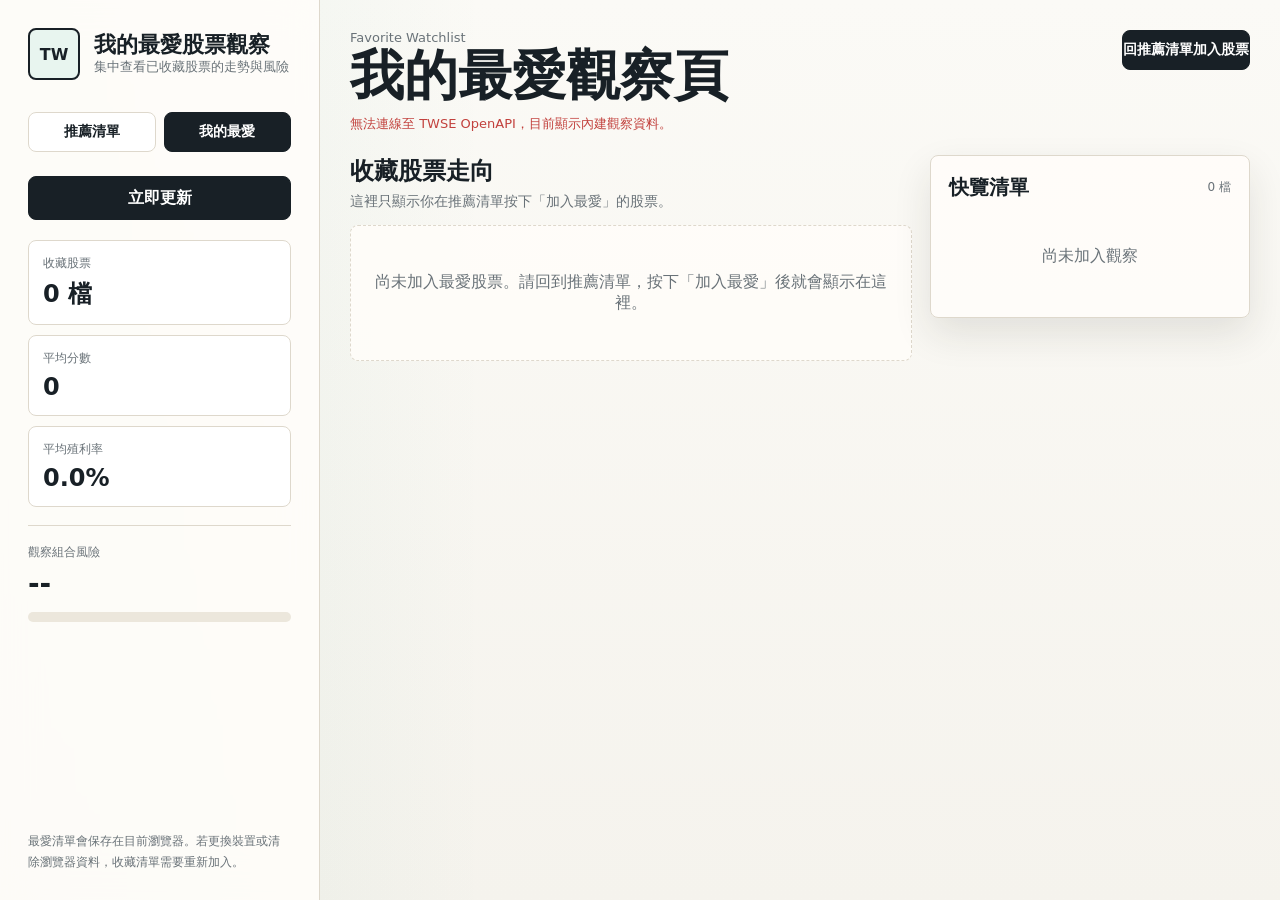
==== 股市/favorites.html @ 2d3bcb53 "Add files via upload" ====
<!doctype html>
<html lang="zh-Hant">
  <head>
    <meta charset="utf-8" />
    <meta name="viewport" content="width=device-width, initial-scale=1" />
    <title>我的最愛股票觀察</title>
    <link rel="stylesheet" href="styles.css" />
  </head>
  <body data-page="favorites">
    <div class="app-shell favorites-shell">
      <aside class="sidebar" aria-label="最愛觀察工具">
        <div class="brand">
          <div class="brand-mark" aria-hidden="true">TW</div>
          <div>
            <h1>我的最愛股票觀察</h1>
            <p>集中查看已收藏股票的走勢與風險</p>
          </div>
        </div>

        <nav class="page-nav" aria-label="頁面切換">
          <a href="index.html">推薦清單</a>
          <a class="active" href="favorites.html">我的最愛</a>
        </nav>

        <button id="refreshButton" class="refresh-button" type="button">立即更新</button>

        <div class="favorite-summary">
          <div>
            <span>收藏股票</span>
            <strong id="watchCount">0 檔</strong>
          </div>
          <div>
            <span>平均分數</span>
            <strong id="avgScore">0</strong>
          </div>
          <div>
            <span>平均殖利率</span>
            <strong id="avgYield">0%</strong>
          </div>
        </div>

        <div class="risk-box sidebar-risk">
          <span>觀察組合風險</span>
          <strong id="portfolioRisk">--</strong>
          <div class="risk-meter">
            <i id="riskFill"></i>
          </div>
        </div>

        <p class="disclaimer">
          最愛清單會保存在目前瀏覽器。若更換裝置或清除瀏覽器資料，收藏清單需要重新加入。
        </p>
      </aside>

      <main class="workspace">
        <section class="topbar favorites-topbar" aria-label="最愛摘要">
          <div>
            <p class="eyebrow">Favorite Watchlist</p>
            <h2>我的最愛觀察頁</h2>
            <p class="data-status" id="dataStatus">準備讀取台股報價...</p>
          </div>
          <a class="return-link" href="index.html">回推薦清單加入股票</a>
        </section>

        <section class="favorite-layout">
          <div>
            <div class="section-heading">
              <h3>收藏股票走向</h3>
              <p>這裡只顯示你在推薦清單按下「加入最愛」的股票。</p>
            </div>
            <div class="recommendations favorite-grid" id="stockGrid" aria-live="polite"></div>
          </div>

          <aside class="watch-panel favorite-side" aria-label="最愛快覽">
            <div class="panel-heading">
              <h3>快覽清單</h3>
              <span id="matchCount">0 檔</span>
            </div>
            <div id="watchList" class="watch-list empty">尚未加入觀察</div>
          </aside>
        </section>
      </main>
    </div>

    <script src="app.js"></script>
  </body>
</html>
---- 股市/styles.css ----
:root {
  color-scheme: light;
  --bg: #f5f3ed;
  --panel: #fffdfa;
  --ink: #182026;
  --muted: #697278;
  --line: #ded8cc;
  --green: #16835f;
  --red: #c2413d;
  --amber: #b7791f;
  --blue: #2563eb;
  --teal: #0891b2;
  --soft-green: #e8f5ef;
  --soft-amber: #fff4d9;
  --shadow: 0 16px 38px rgba(38, 32, 24, 0.11);
}

* {
  box-sizing: border-box;
}

body {
  margin: 0;
  min-height: 100vh;
  background:
    linear-gradient(90deg, rgba(22, 131, 95, 0.08), transparent 38%),
    linear-gradient(180deg, #fbfaf6 0%, var(--bg) 100%);
  color: var(--ink);
  font-family:
    "Noto Sans TC", "Microsoft JhengHei", system-ui, -apple-system, BlinkMacSystemFont, sans-serif;
}

button,
input,
select {
  font: inherit;
}

button {
  transition:
    transform 0.16s ease,
    border-color 0.16s ease,
    background 0.16s ease;
}

button:hover {
  transform: translateY(-1px);
}

h1,
h2,
h3,
p {
  margin: 0;
}

.app-shell {
  display: grid;
  grid-template-columns: 320px minmax(0, 1fr);
  min-height: 100vh;
}

.sidebar {
  position: sticky;
  top: 0;
  height: 100vh;
  padding: 28px;
  border-right: 1px solid var(--line);
  background: rgba(255, 253, 250, 0.9);
  backdrop-filter: blur(18px);
}

.brand {
  display: flex;
  align-items: center;
  gap: 14px;
  margin-bottom: 32px;
}

.brand-mark {
  display: grid;
  width: 52px;
  height: 52px;
  place-items: center;
  border: 2px solid var(--ink);
  border-radius: 8px;
  background: var(--soft-green);
  font-weight: 900;
}

.brand h1 {
  font-size: 22px;
  line-height: 1.2;
}

.brand p,
.eyebrow,
.data-status {
  color: var(--muted);
  font-size: 13px;
}

.data-status {
  margin-top: 10px;
}

.data-status[data-tone="ok"] {
  color: var(--green);
}

.data-status[data-tone="warn"] {
  color: var(--red);
}

.field {
  display: grid;
  gap: 10px;
  margin-bottom: 21px;
  color: var(--muted);
  font-size: 14px;
}

.field b {
  color: var(--ink);
}

.page-nav {
  display: grid;
  grid-template-columns: 1fr 1fr;
  gap: 8px;
  margin-bottom: 24px;
}

.page-nav a,
.detail-link,
.return-link {
  display: inline-flex;
  align-items: center;
  justify-content: center;
  min-height: 40px;
  border: 1px solid var(--line);
  border-radius: 8px;
  background: #fff;
  color: var(--ink);
  font-size: 14px;
  font-weight: 800;
  text-decoration: none;
}

.page-nav a.active,
.return-link {
  border-color: var(--ink);
  background: var(--ink);
  color: #fff;
}

.detail-link {
  width: 100%;
  margin-top: 14px;
}

input[type="search"],
select {
  width: 100%;
  min-height: 44px;
  border: 1px solid var(--line);
  border-radius: 8px;
  background: #fff;
  color: var(--ink);
  padding: 0 13px;
  outline: none;
}

input[type="search"]:focus,
select:focus {
  border-color: var(--teal);
  box-shadow: 0 0 0 3px rgba(8, 145, 178, 0.15);
}

input[type="range"],
.checkbox-field input {
  accent-color: var(--green);
}

.segmented {
  display: grid;
  grid-template-columns: repeat(4, 1fr);
  border: 1px solid var(--line);
  border-radius: 8px;
  overflow: hidden;
  background: #fff;
}

.segmented button {
  min-height: 40px;
  border: 0;
  border-right: 1px solid var(--line);
  background: transparent;
  color: var(--muted);
  cursor: pointer;
}

.segmented button:last-child {
  border-right: 0;
}

.segmented button.active {
  background: var(--ink);
  color: #fff;
  font-weight: 700;
}

.checkbox-field {
  grid-template-columns: 18px 1fr;
  align-items: center;
  gap: 10px;
}

.checkbox-field input {
  width: 18px;
  height: 18px;
}

.refresh-button {
  width: 100%;
  min-height: 44px;
  border: 1px solid var(--ink);
  border-radius: 8px;
  background: var(--ink);
  color: #fff;
  cursor: pointer;
  font-weight: 800;
}

.refresh-button:disabled {
  opacity: 0.58;
  cursor: wait;
}

.disclaimer {
  position: absolute;
  right: 28px;
  bottom: 28px;
  left: 28px;
  color: var(--muted);
  font-size: 12px;
  line-height: 1.7;
}

.workspace {
  padding: 30px;
}

.topbar,
.insight-band,
.content-grid {
  max-width: 1240px;
  margin: 0 auto;
}

.topbar {
  display: flex;
  align-items: center;
  justify-content: space-between;
  gap: 24px;
  margin-bottom: 22px;
}

.topbar h2 {
  margin-top: 3px;
  font-size: clamp(32px, 5vw, 54px);
  line-height: 1.05;
}

.market-stats {
  display: grid;
  grid-template-columns: repeat(3, minmax(92px, 1fr));
  gap: 10px;
}

.market-stats div,
.headline-panel,
.chart-panel,
.watch-panel {
  border: 1px solid var(--line);
  border-radius: 8px;
  background: rgba(255, 253, 250, 0.92);
  box-shadow: var(--shadow);
}

.market-stats div {
  min-width: 112px;
  padding: 14px 16px;
}

.market-stats span,
.stock-meta,
.metric span,
.risk-box span,
.panel-heading span,
.quote-strip span,
.session-row {
  display: block;
  color: var(--muted);
  font-size: 12px;
}

.market-stats strong {
  display: block;
  margin-top: 6px;
  font-size: 24px;
}

.insight-band {
  display: grid;
  grid-template-columns: minmax(280px, 0.9fr) minmax(340px, 1.1fr);
  gap: 18px;
  margin-bottom: 18px;
}

.headline-panel,
.chart-panel {
  padding: 22px;
}

.tag {
  display: inline-flex;
  align-items: center;
  min-height: 26px;
  padding: 0 10px;
  border-radius: 999px;
  background: var(--soft-amber);
  color: #7a4a08;
  font-size: 12px;
  font-weight: 800;
}

.headline-panel h3 {
  margin-top: 16px;
  font-size: 29px;
  line-height: 1.22;
}

.headline-panel p {
  margin-top: 12px;
  color: var(--muted);
  line-height: 1.75;
}

.chart-panel {
  min-height: 248px;
}

canvas {
  display: block;
  width: 100%;
  height: 100%;
}

.content-grid {
  display: grid;
  grid-template-columns: minmax(0, 1fr) 310px;
  gap: 18px;
  align-items: start;
}

.favorite-layout {
  display: grid;
  grid-template-columns: minmax(0, 1fr) 320px;
  gap: 18px;
  max-width: 1240px;
  margin: 0 auto;
  align-items: start;
}

.favorites-topbar {
  align-items: flex-start;
}

.favorite-grid {
  grid-template-columns: repeat(2, minmax(0, 1fr));
}

.favorite-side {
  top: 30px;
}

.favorite-summary {
  display: grid;
  gap: 10px;
  margin-top: 20px;
}

.favorite-summary div {
  padding: 14px;
  border: 1px solid var(--line);
  border-radius: 8px;
  background: #fff;
}

.favorite-summary span {
  display: block;
  color: var(--muted);
  font-size: 12px;
}

.favorite-summary strong {
  display: block;
  margin-top: 6px;
  font-size: 24px;
}

.sidebar-risk {
  margin-top: 20px;
  padding-top: 20px;
}

.section-heading {
  margin-bottom: 14px;
}

.section-heading h3 {
  font-size: 24px;
}

.section-heading p {
  margin-top: 6px;
  color: var(--muted);
  font-size: 14px;
}

.recommendations {
  display: grid;
  grid-template-columns: repeat(2, minmax(0, 1fr));
  gap: 14px;
}

.stock-card {
  position: relative;
  overflow: hidden;
  border: 1px solid var(--line);
  border-radius: 8px;
  background: var(--panel);
  box-shadow: 0 12px 28px rgba(38, 32, 24, 0.08);
  padding: 18px;
}

.stock-card::before {
  content: "";
  position: absolute;
  inset: 0 0 auto;
  height: 4px;
  background: var(--accent, var(--green));
}

.stock-head {
  display: flex;
  justify-content: space-between;
  gap: 12px;
}

.stock-title {
  min-width: 0;
}

.stock-title h3 {
  overflow-wrap: anywhere;
  font-size: 21px;
}

.stock-meta {
  margin-top: 5px;
}

.score-badge {
  display: grid;
  flex: 0 0 58px;
  width: 58px;
  height: 58px;
  place-items: center;
  border-radius: 50%;
  background: var(--soft-green);
  color: var(--green);
  font-size: 20px;
  font-weight: 900;
}

.quote-strip {
  display: grid;
  grid-template-columns: repeat(3, 1fr);
  gap: 8px;
  margin: 16px 0 14px;
  padding: 11px;
  border-radius: 8px;
  background: #f6f4ee;
}

.quote-strip strong {
  display: block;
  margin-top: 4px;
  color: var(--ink);
  font-size: 18px;
}

.quote-strip.up strong,
.up {
  color: var(--red);
}

.quote-strip.down strong,
.down {
  color: var(--green);
}

.flat {
  color: var(--muted);
}

.metrics {
  display: grid;
  grid-template-columns: repeat(3, 1fr);
  gap: 10px;
  margin: 0 0 16px;
}

.metric {
  min-width: 0;
  padding: 10px;
  border: 1px solid var(--line);
  border-radius: 8px;
  background: #fff;
}

.metric strong {
  display: block;
  margin-top: 5px;
  overflow-wrap: anywhere;
}

.reason {
  min-height: 68px;
  color: var(--muted);
  font-size: 14px;
  line-height: 1.6;
}

.session-row {
  display: flex;
  flex-wrap: wrap;
  gap: 8px 12px;
  margin-top: 12px;
}

.card-actions {
  display: flex;
  align-items: center;
  justify-content: space-between;
  gap: 10px;
  margin-top: 16px;
}

.risk-pill {
  color: var(--risk-color);
  font-size: 13px;
  font-weight: 800;
}

.watch-btn {
  min-height: 38px;
  border: 1px solid var(--ink);
  border-radius: 8px;
  background: var(--ink);
  color: #fff;
  padding: 0 13px;
  cursor: pointer;
  white-space: nowrap;
}

.watch-btn.added {
  background: #fff;
  color: var(--ink);
}

.watch-panel {
  position: sticky;
  top: 30px;
  padding: 18px;
}

.panel-heading {
  display: flex;
  align-items: center;
  justify-content: space-between;
  margin-bottom: 14px;
}

.panel-heading h3 {
  font-size: 20px;
}

.watch-list {
  display: grid;
  gap: 10px;
  min-height: 84px;
}

.watch-list.empty {
  align-content: center;
  color: var(--muted);
  text-align: center;
}

.watch-item {
  display: grid;
  grid-template-columns: 1fr auto;
  gap: 8px;
  align-items: center;
  padding: 11px;
  border: 1px solid var(--line);
  border-radius: 8px;
  background: #fff;
}

.watch-item strong {
  display: block;
  margin-bottom: 3px;
}

.watch-item span {
  font-size: 12px;
}

.remove-btn {
  width: 34px;
  height: 34px;
  border: 1px solid var(--line);
  border-radius: 8px;
  background: #fff;
  cursor: pointer;
  font-size: 20px;
  line-height: 1;
}

.risk-box {
  margin-top: 18px;
  padding-top: 18px;
  border-top: 1px solid var(--line);
}

.risk-box strong {
  display: block;
  margin-top: 6px;
  font-size: 28px;
}

.risk-meter {
  height: 10px;
  margin-top: 12px;
  overflow: hidden;
  border-radius: 999px;
  background: #ece7dc;
}

.risk-meter i {
  display: block;
  width: 0%;
  height: 100%;
  border-radius: inherit;
  background: var(--green);
  transition: width 0.25s ease;
}

.empty-state {
  grid-column: 1 / -1;
  padding: 46px 24px;
  border: 1px dashed var(--line);
  border-radius: 8px;
  background: rgba(255, 253, 250, 0.84);
  color: var(--muted);
  text-align: center;
}

@media (max-width: 1080px) {
  .app-shell,
  .content-grid,
  .insight-band,
  .favorite-layout {
    grid-template-columns: 1fr;
  }

  .sidebar,
  .watch-panel {
    position: static;
    height: auto;
  }

  .disclaimer {
    position: static;
    margin-top: 24px;
  }
}

@media (max-width: 760px) {
  .workspace,
  .sidebar {
    padding: 18px;
  }

  .topbar {
    align-items: stretch;
    flex-direction: column;
  }

  .market-stats,
  .recommendations,
  .metrics,
  .quote-strip {
    grid-template-columns: 1fr;
  }

  .segmented {
    grid-template-columns: repeat(2, 1fr);
  }
}
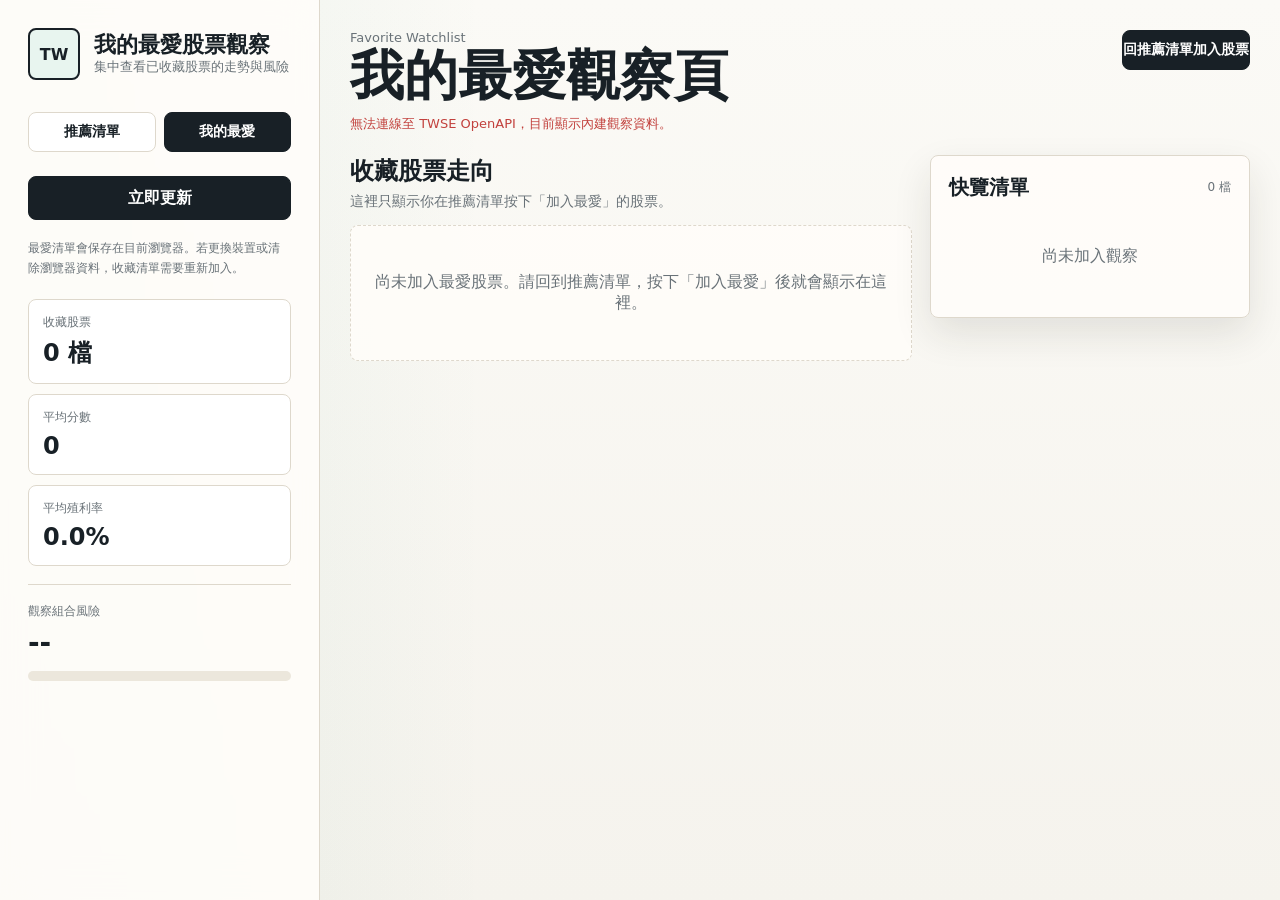
==== commit c6925335: "Add files via upload" ====
--- a/股市/favorites.html
+++ b/股市/favorites.html
@@ -4,7 +4,7 @@
     <meta charset="utf-8" />
     <meta name="viewport" content="width=device-width, initial-scale=1" />
     <title>我的最愛股票觀察</title>
-    <link rel="stylesheet" href="styles.css" />
+    <link rel="stylesheet" href="styles.css?v=20260601-3" />
   </head>
   <body data-page="favorites">
     <div class="app-shell favorites-shell">
@@ -22,7 +22,12 @@
           <a class="active" href="favorites.html">我的最愛</a>
         </nav>
 
-        <button id="refreshButton" class="refresh-button" type="button">立即更新</button>
+        <div class="sidebar-action-panel">
+          <button id="refreshButton" class="update-button" type="button">立即更新</button>
+          <p class="sidebar-note">
+            最愛清單會保存在目前瀏覽器。若更換裝置或清除瀏覽器資料，收藏清單需要重新加入。
+          </p>
+        </div>
 
         <div class="favorite-summary">
           <div>
@@ -47,9 +52,6 @@
           </div>
         </div>
 
-        <p class="disclaimer">
-          最愛清單會保存在目前瀏覽器。若更換裝置或清除瀏覽器資料，收藏清單需要重新加入。
-        </p>
       </aside>
 
       <main class="workspace">
--- a/股市/styles.css
+++ b/股市/styles.css
@@ -64,6 +64,7 @@
   position: sticky;
   top: 0;
   height: 100vh;
+  overflow-y: auto;
   padding: 28px;
   border-right: 1px solid var(--line);
   background: rgba(255, 253, 250, 0.9);
@@ -221,27 +222,45 @@
   height: 18px;
 }
 
-.refresh-button {
+.sidebar-action-panel {
+  position: relative;
+  z-index: 0;
+  display: grid;
+  gap: 18px;
+  margin-top: 24px;
+}
+
+.sidebar-action-panel .update-button {
+  position: static;
+  display: flex;
+  align-items: center;
+  justify-content: center;
   width: 100%;
   min-height: 44px;
+  margin: 0;
   border: 1px solid var(--ink);
   border-radius: 8px;
   background: var(--ink);
   color: #fff;
   cursor: pointer;
   font-weight: 800;
-}
-
-.refresh-button:disabled {
+  transform: none;
+}
+
+.sidebar-action-panel .update-button:hover {
+  transform: none;
+}
+
+.sidebar-action-panel .update-button:disabled {
   opacity: 0.58;
   cursor: wait;
 }
 
-.disclaimer {
-  position: absolute;
-  right: 28px;
-  bottom: 28px;
-  left: 28px;
+.sidebar-action-panel .sidebar-note {
+  position: static;
+  display: block;
+  clear: both;
+  margin: 0;
   color: var(--muted);
   font-size: 12px;
   line-height: 1.7;
@@ -694,7 +713,7 @@
     height: auto;
   }
 
-  .disclaimer {
+  .sidebar-note {
     position: static;
     margin-top: 24px;
   }
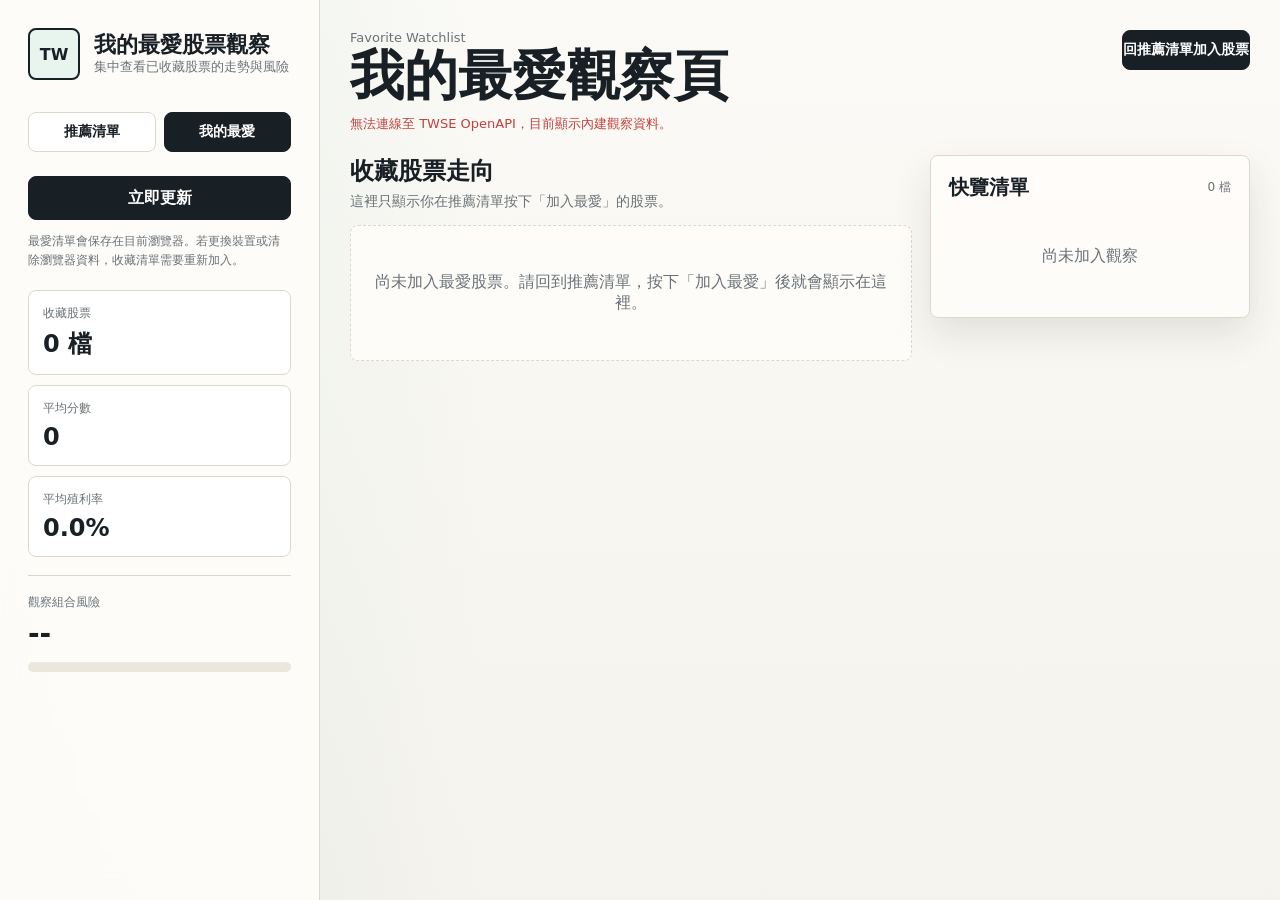
==== commit 9a6017d9: "Add files via upload" ====
--- a/股市/favorites.html
+++ b/股市/favorites.html
@@ -84,6 +84,16 @@
       </main>
     </div>
 
+    <!-- 策略與分析模態視窗 -->
+    <div id="analysisModal" class="modal-overlay" aria-hidden="true" role="dialog" aria-labelledby="modalTitle">
+      <div class="modal-content">
+        <button class="modal-close-btn" id="closeModalBtn" aria-label="關閉視窗">&times;</button>
+        <div id="modalBody" class="modal-body">
+          <!-- 內容由 JavaScript 動態生成 -->
+        </div>
+      </div>
+    </div>
+
     <script src="app.js"></script>
   </body>
 </html>
--- a/股市/styles.css
+++ b/股市/styles.css
@@ -222,33 +222,33 @@
   height: 18px;
 }
 
+/* --- 修改後的程式碼 --- */
+
 .sidebar-action-panel {
-  position: relative;
-  z-index: 0;
-  display: grid;
-  gap: 18px;
+  display: flex;         /* 改用 flex 佈局，確保子元素垂直乖乖排隊 */
+  flex-direction: column; 
+  gap: 12px;             /* 控制按鈕與下方提示文字的間距 */
   margin-top: 24px;
 }
 
 .sidebar-action-panel .update-button {
-  position: static;
   display: flex;
   align-items: center;
   justify-content: center;
   width: 100%;
   min-height: 44px;
-  margin: 0;
+  padding: 10px;         /* 加上內邊距防止文字在極端狀況下溢出 */
   border: 1px solid var(--ink);
   border-radius: 8px;
   background: var(--ink);
   color: #fff;
   cursor: pointer;
   font-weight: 800;
-  transform: none;
+  box-sizing: border-box; /* 確保高度包含 border 與 padding */
 }
 
 .sidebar-action-panel .update-button:hover {
-  transform: none;
+  background: #333;      /* 稍微加個滑入效果（可選） */
 }
 
 .sidebar-action-panel .update-button:disabled {
@@ -257,15 +257,11 @@
 }
 
 .sidebar-action-panel .sidebar-note {
-  position: static;
-  display: block;
-  clear: both;
-  margin: 0;
   color: var(--muted);
   font-size: 12px;
-  line-height: 1.7;
-}
-
+  line-height: 1.6;
+  margin: 0;             /* 清除外邊距干擾 */
+}
 .workspace {
   padding: 30px;
 }
@@ -741,3 +737,413 @@
     grid-template-columns: repeat(2, 1fr);
   }
 }
+
+/* ==========================================================================
+   個股策略與分析中心 (Modal & Strategy Analysis Center)
+   ========================================================================== */
+
+.card-buttons {
+  display: flex;
+  gap: 8px;
+}
+
+.analyze-btn {
+  min-height: 38px;
+  border: 1px solid var(--teal);
+  border-radius: 8px;
+  background: transparent;
+  color: var(--teal);
+  padding: 0 13px;
+  cursor: pointer;
+  white-space: nowrap;
+  font-weight: 700;
+  transition: all 0.16s ease;
+}
+
+.analyze-btn:hover {
+  background: var(--teal);
+  color: #fff;
+  box-shadow: 0 4px 12px rgba(8, 145, 178, 0.2);
+}
+
+.modal-overlay {
+  position: fixed;
+  inset: 0;
+  z-index: 1000;
+  display: flex;
+  align-items: center;
+  justify-content: center;
+  background: rgba(24, 32, 38, 0.4);
+  backdrop-filter: blur(8px);
+  -webkit-backdrop-filter: blur(8px);
+  opacity: 0;
+  pointer-events: none;
+  transition: opacity 0.28s cubic-bezier(0.4, 0, 0.2, 1);
+}
+
+.modal-overlay.active {
+  opacity: 1;
+  pointer-events: auto;
+}
+
+.modal-content {
+  position: relative;
+  width: 90%;
+  max-width: 860px;
+  max-height: 90vh;
+  border: 1px solid var(--line);
+  border-radius: 16px;
+  background: rgba(255, 253, 250, 0.96);
+  box-shadow: 0 24px 60px rgba(24, 32, 38, 0.25);
+  padding: 32px;
+  overflow-y: auto;
+  transform: scale(0.92) translateY(20px);
+  transition: transform 0.28s cubic-bezier(0.4, 0, 0.2, 1);
+}
+
+.modal-overlay.active .modal-content {
+  transform: scale(1) translateY(0);
+}
+
+.modal-close-btn {
+  position: absolute;
+  top: 18px;
+  right: 18px;
+  display: flex;
+  align-items: center;
+  justify-content: center;
+  width: 36px;
+  height: 36px;
+  border: 1px solid var(--line);
+  border-radius: 50%;
+  background: #fff;
+  color: var(--muted);
+  cursor: pointer;
+  font-size: 24px;
+  line-height: 1;
+  transition: all 0.16s ease;
+}
+
+.modal-close-btn:hover {
+  border-color: var(--ink);
+  color: var(--ink);
+  transform: rotate(90deg);
+}
+
+/* Modal Body Layout */
+.modal-grid {
+  display: grid;
+  grid-template-columns: 1.15fr 0.85fr;
+  gap: 28px;
+  margin-top: 12px;
+}
+
+/* Left Column */
+.analysis-info-col {
+  display: flex;
+  flex-direction: column;
+  gap: 20px;
+}
+
+.modal-stock-header {
+  border-bottom: 2px solid var(--line);
+  padding-bottom: 14px;
+}
+
+.modal-stock-title {
+  display: flex;
+  align-items: center;
+  gap: 12px;
+  flex-wrap: wrap;
+}
+
+.modal-stock-title h2 {
+  font-size: 26px;
+  font-weight: 900;
+  margin: 0;
+}
+
+.modal-stock-style-tag {
+  display: inline-flex;
+  align-items: center;
+  padding: 2px 10px;
+  border-radius: 6px;
+  font-size: 12px;
+  font-weight: 700;
+  text-transform: uppercase;
+}
+
+.modal-stock-style-tag.growth { background: var(--soft-green); color: var(--green); }
+.modal-stock-style-tag.income { background: var(--soft-amber); color: #7a4a08; }
+.modal-stock-style-tag.value { background: rgba(37, 99, 235, 0.1); color: var(--blue); }
+
+.modal-stock-subtitle {
+  display: flex;
+  gap: 16px;
+  margin-top: 6px;
+  color: var(--muted);
+  font-size: 14px;
+}
+
+/* Attributes Progress Bars */
+.indicators-panel {
+  display: flex;
+  flex-direction: column;
+  gap: 12px;
+  background: rgba(246, 244, 238, 0.6);
+  border-radius: 10px;
+  padding: 16px;
+}
+
+.indicator-row {
+  display: grid;
+  grid-template-columns: 80px 1fr 40px;
+  align-items: center;
+  gap: 12px;
+}
+
+.indicator-label {
+  font-size: 13px;
+  font-weight: 700;
+  color: var(--muted);
+}
+
+.indicator-progress-outer {
+  height: 8px;
+  background: rgba(222, 216, 204, 0.5);
+  border-radius: 99px;
+  overflow: hidden;
+}
+
+.indicator-progress-inner {
+  height: 100%;
+  border-radius: inherit;
+  width: 0%;
+  transition: width 0.6s cubic-bezier(0.16, 1, 0.3, 1);
+}
+
+.indicator-value {
+  font-size: 13px;
+  font-weight: 800;
+  text-align: right;
+  color: var(--ink);
+}
+
+/* Dynamic Analysis Section */
+.dynamic-analysis-box {
+  display: flex;
+  flex-direction: column;
+  gap: 14px;
+}
+
+.analysis-card {
+  padding: 14px 16px;
+  border-radius: 10px;
+  border: 1px solid var(--line);
+  background: #fff;
+  box-shadow: 0 4px 12px rgba(38, 32, 24, 0.03);
+}
+
+.analysis-card h4 {
+  margin: 0 0 6px 0;
+  font-size: 14px;
+  font-weight: 800;
+  display: flex;
+  align-items: center;
+  gap: 6px;
+  color: var(--ink);
+}
+
+.analysis-card p {
+  margin: 0;
+  font-size: 13px;
+  line-height: 1.6;
+  color: var(--muted);
+}
+
+/* Right Column */
+.strategy-calc-col {
+  display: flex;
+  flex-direction: column;
+  gap: 20px;
+  border-left: 1px solid var(--line);
+  padding-left: 28px;
+}
+
+.calc-box {
+  background: #fff;
+  border: 1px solid var(--line);
+  border-radius: 12px;
+  padding: 18px;
+  box-shadow: 0 8px 24px rgba(38, 32, 24, 0.04);
+}
+
+.calc-title {
+  font-size: 16px;
+  font-weight: 800;
+  margin-top: 0;
+  margin-bottom: 14px;
+  color: var(--ink);
+}
+
+.calc-input-group {
+  display: flex;
+  flex-direction: column;
+  gap: 14px;
+  margin-bottom: 18px;
+}
+
+.calc-field {
+  display: flex;
+  flex-direction: column;
+  gap: 6px;
+}
+
+.calc-field span {
+  font-size: 12px;
+  font-weight: 700;
+  color: var(--muted);
+}
+
+.calc-input-wrapper {
+  position: relative;
+  display: flex;
+  align-items: center;
+}
+
+.calc-input-wrapper input {
+  padding-right: 48px;
+}
+
+.calc-input-unit {
+  position: absolute;
+  right: 14px;
+  font-size: 13px;
+  font-weight: 700;
+  color: var(--muted);
+  pointer-events: none;
+}
+
+/* Calculator Results */
+.calc-results {
+  display: grid;
+  grid-template-columns: 1fr 1fr;
+  gap: 12px;
+  border-top: 1px dashed var(--line);
+  padding-top: 14px;
+}
+
+.calc-result-item {
+  display: flex;
+  flex-direction: column;
+  gap: 4px;
+}
+
+.calc-result-item span {
+  font-size: 11px;
+  color: var(--muted);
+  font-weight: 700;
+}
+
+.calc-result-item strong {
+  font-size: 18px;
+  font-weight: 800;
+  color: var(--ink);
+}
+
+.calc-result-item strong.highlight {
+  color: var(--teal);
+}
+
+/* Strategy Suggestion Panel */
+.strategy-suggest-panel {
+  display: flex;
+  flex-direction: column;
+  gap: 14px;
+}
+
+.target-levels-grid {
+  display: grid;
+  grid-template-columns: repeat(3, 1fr);
+  gap: 10px;
+}
+
+.level-card {
+  padding: 10px 6px;
+  border-radius: 8px;
+  text-align: center;
+  display: flex;
+  flex-direction: column;
+  gap: 4px;
+}
+
+.level-card.buy { background: rgba(8, 145, 178, 0.08); border: 1px solid rgba(8, 145, 178, 0.2); }
+.level-card.profit { background: rgba(194, 65, 61, 0.08); border: 1px solid rgba(194, 65, 61, 0.2); }
+.level-card.stop { background: rgba(22, 131, 95, 0.08); border: 1px solid rgba(22, 131, 95, 0.2); }
+
+.level-card span {
+  font-size: 11px;
+  font-weight: 700;
+  color: var(--muted);
+}
+
+.level-card strong {
+  font-size: 15px;
+  font-weight: 800;
+}
+
+.level-card.buy strong { color: var(--teal); }
+.level-card.profit strong { color: var(--red); }
+.level-card.stop strong { color: var(--green); }
+
+.strategy-advice-text {
+  padding: 14px;
+  background: var(--soft-amber);
+  border-left: 4px solid var(--amber);
+  border-radius: 0 8px 8px 0;
+}
+
+.strategy-advice-text h5 {
+  margin: 0 0 6px 0;
+  font-size: 13.5px;
+  font-weight: 800;
+  color: #7a4a08;
+}
+
+.strategy-advice-text p {
+  margin: 0;
+  font-size: 12.5px;
+  line-height: 1.6;
+  color: #5c3b0d;
+}
+
+.price-warning {
+  grid-column: 1 / -1;
+  font-size: 12px;
+  color: var(--red);
+  font-weight: 700;
+  text-align: center;
+  background: rgba(194, 65, 61, 0.05);
+  border-radius: 6px;
+  padding: 8px;
+  margin-top: 4px;
+  line-height: 1.4;
+}
+
+@media (max-width: 820px) {
+  .modal-content {
+    padding: 24px 18px;
+    width: 95%;
+  }
+  .modal-grid {
+    grid-template-columns: 1fr;
+    gap: 20px;
+  }
+  .strategy-calc-col {
+    border-left: 0;
+    padding-left: 0;
+    border-top: 1px solid var(--line);
+    padding-top: 20px;
+  }
+}
+
